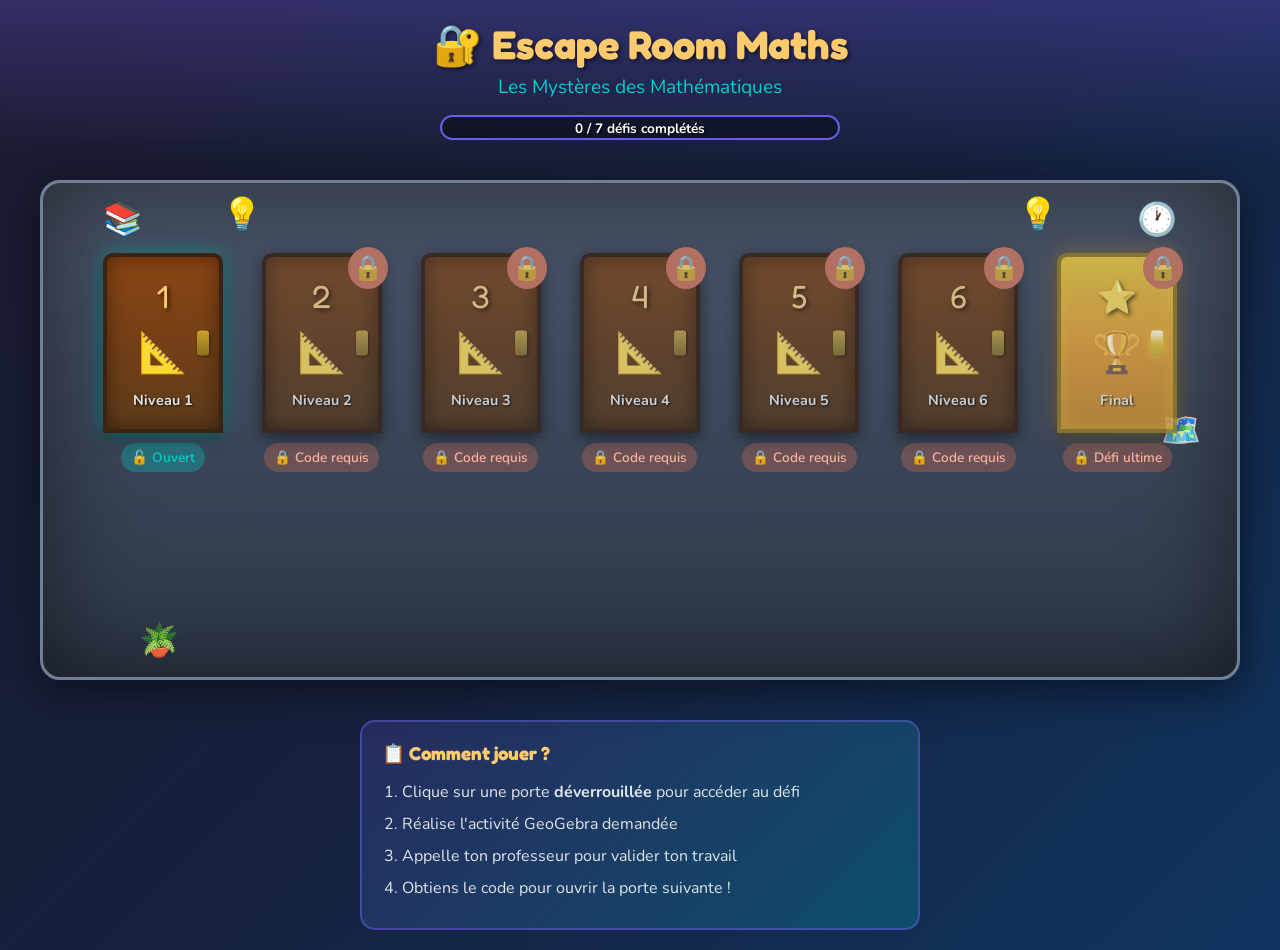
==== index.html @ 0c6f332b "Change code input type to password" ====
<!DOCTYPE html>
<html lang="fr">

<head>
    <meta charset="UTF-8">
    <meta name="viewport" content="width=device-width, initial-scale=1.0">
    <title>🔐 Escape Room Maths - Les Mystères des Mathématiques</title>
    <link href="https://fonts.googleapis.com/css2?family=Fredoka+One&family=Nunito:wght@400;600;700&display=swap"
        rel="stylesheet">
    <link rel="stylesheet" href="style.css">
</head>

<body>
    <div class="escape-room">
        <!-- Header avec progression -->
        <header class="game-header">
            <h1>🔐 Escape Room Maths</h1>
            <p class="subtitle">Les Mystères des Mathématiques</p>
            <div class="progress-bar">
                <div class="progress-fill" id="progressFill"></div>
                <span class="progress-text" id="progressText">0 / 7 défis complétés</span>
            </div>
        </header>

        <!-- La pièce avec les portes -->
        <main class="room">
            <div class="room-background">
                <div class="decorations">
                    <div class="lamp lamp-1">💡</div>
                    <div class="lamp lamp-2">💡</div>
                    <div class="bookshelf">📚</div>
                    <div class="plant">🪴</div>
                    <div class="clock">🕐</div>
                    <div class="map">🗺️</div>
                </div>

                <div class="doors-container">
                    <!-- Porte 1 - Toujours déverrouillée -->
                    <div class="door-wrapper" data-door="1">
                        <div class="door unlocked" id="door1" onclick="openDoor(1)">
                            <div class="door-frame">
                                <div class="door-panel">
                                    <span class="door-number">1</span>
                                    <span class="door-icon">📐</span>
                                    <span class="door-title">Niveau 1</span>
                                </div>
                                <div class="door-handle"></div>
                            </div>
                        </div>
                        <div class="door-status unlocked-status">🔓 Ouvert</div>
                    </div>

                    <!-- Porte 2 -->
                    <div class="door-wrapper" data-door="2">
                        <div class="door locked" id="door2" onclick="tryOpenDoor(2)">
                            <div class="door-frame">
                                <div class="door-panel">
                                    <span class="door-number">2</span>
                                    <span class="door-icon">📐</span>
                                    <span class="door-title">Niveau 2</span>
                                </div>
                                <div class="door-handle"></div>
                                <div class="lock-icon">🔒</div>
                            </div>
                        </div>
                        <div class="door-status locked-status">🔒 Code requis</div>
                    </div>

                    <!-- Porte 3 -->
                    <div class="door-wrapper" data-door="3">
                        <div class="door locked" id="door3" onclick="tryOpenDoor(3)">
                            <div class="door-frame">
                                <div class="door-panel">
                                    <span class="door-number">3</span>
                                    <span class="door-icon">📐</span>
                                    <span class="door-title">Niveau 3</span>
                                </div>
                                <div class="door-handle"></div>
                                <div class="lock-icon">🔒</div>
                            </div>
                        </div>
                        <div class="door-status locked-status">🔒 Code requis</div>
                    </div>

                    <!-- Porte 4 -->
                    <div class="door-wrapper" data-door="4">
                        <div class="door locked" id="door4" onclick="tryOpenDoor(4)">
                            <div class="door-frame">
                                <div class="door-panel">
                                    <span class="door-number">4</span>
                                    <span class="door-icon">📐</span>
                                    <span class="door-title">Niveau 4</span>
                                </div>
                                <div class="door-handle"></div>
                                <div class="lock-icon">🔒</div>
                            </div>
                        </div>
                        <div class="door-status locked-status">🔒 Code requis</div>
                    </div>

                    <!-- Porte 5 -->
                    <div class="door-wrapper" data-door="5">
                        <div class="door locked" id="door5" onclick="tryOpenDoor(5)">
                            <div class="door-frame">
                                <div class="door-panel">
                                    <span class="door-number">5</span>
                                    <span class="door-icon">📐</span>
                                    <span class="door-title">Niveau 5</span>
                                </div>
                                <div class="door-handle"></div>
                                <div class="lock-icon">🔒</div>
                            </div>
                        </div>
                        <div class="door-status locked-status">🔒 Code requis</div>
                    </div>

                    <!-- Porte 6 -->
                    <div class="door-wrapper" data-door="6">
                        <div class="door locked" id="door6" onclick="tryOpenDoor(6)">
                            <div class="door-frame">
                                <div class="door-panel">
                                    <span class="door-number">6</span>
                                    <span class="door-icon">📐</span>
                                    <span class="door-title">Niveau 6</span>
                                </div>
                                <div class="door-handle"></div>
                                <div class="lock-icon">🔒</div>
                            </div>
                        </div>
                        <div class="door-status locked-status">🔒 Code requis</div>
                    </div>

                    <!-- Porte 7 - Finale -->
                    <div class="door-wrapper" data-door="7">
                        <div class="door locked final-door" id="door7" onclick="tryOpenDoor(7)">
                            <div class="door-frame golden">
                                <div class="door-panel">
                                    <span class="door-number">⭐</span>
                                    <span class="door-icon">🏆</span>
                                    <span class="door-title">Final</span>
                                </div>
                                <div class="door-handle golden-handle"></div>
                                <div class="lock-icon">🔒</div>
                            </div>
                        </div>
                        <div class="door-status locked-status">🔒 Défi ultime</div>
                    </div>
                </div>
            </div>
        </main>

        <!-- Instructions -->
        <footer class="instructions">
            <div class="instruction-box">
                <h3>📋 Comment jouer ?</h3>
                <ol>
                    <li>Clique sur une porte <strong>déverrouillée</strong> pour accéder au défi</li>
                    <li>Réalise l'activité GeoGebra demandée</li>
                    <li>Appelle ton professeur pour valider ton travail</li>
                    <li>Obtiens le code pour ouvrir la porte suivante !</li>
                </ol>
            </div>
        </footer>
    </div>

    <!-- Modal pour le code -->
    <div class="modal" id="codeModal">
        <div class="modal-content">
            <span class="close-modal" onclick="closeModal()">&times;</span>
            <h2>🔐 Entrez le code secret</h2>
            <p>Pour ouvrir la porte <span id="doorNumberModal"></span></p>
            <input type="password" id="codeInput" placeholder="CODE..." maxlength="12" autocomplete="off">
            <button onclick="validateCode()" class="validate-btn">Valider</button>
            <p class="error-message" id="errorMessage"></p>
        </div>
    </div>

    <!-- Modal de succès -->
    <div class="modal" id="successModal">
        <div class="modal-content success-content">
            <h2>🎉 Félicitations !</h2>
            <p id="successMessage"></p>
            <button onclick="closeSuccessModal()" class="success-btn">Continuer</button>
        </div>
    </div>

    <!-- Modal de victoire finale -->
    <div class="modal" id="victoryModal">
        <div class="modal-content victory-content">
            <div class="confetti">🎊</div>
            <h2>🏆 VICTOIRE ! 🏆</h2>
            <p>Tu as complété tous les défis de l'Escape Room Maths !</p>
            <p class="victory-subtitle">Tu es un véritable expert !</p>
            <div class="trophy-animation">🥇</div>
            <button onclick="closeVictoryModal()" class="victory-btn">Célébrer !</button>
        </div>
    </div>

    <script src="script.js"></script>
</body>

</html>
---- style.css ----
/* ===== Variables et Reset ===== */
:root {
    --primary: #6c5ce7;
    --primary-dark: #5b4cdb;
    --secondary: #00cec9;
    --accent: #fdcb6e;
    --success: #00b894;
    --danger: #e17055;
    --bg-dark: #2d3436;
    --bg-room: #636e72;
    --text-light: #dfe6e9;
    --text-dark: #2d3436;
    --gold: #f39c12;
    --gold-light: #f1c40f;
}

* {
    margin: 0;
    padding: 0;
    box-sizing: border-box;
}

body {
    font-family: 'Nunito', sans-serif;
    background: linear-gradient(135deg, #1a1a2e 0%, #16213e 50%, #0f3460 100%);
    min-height: 100vh;
    color: var(--text-light);
    overflow-x: hidden;
}

/* ===== Header ===== */
.game-header {
    text-align: center;
    padding: 20px;
    background: linear-gradient(180deg, rgba(108, 92, 231, 0.3) 0%, transparent 100%);
}

.game-header h1 {
    font-family: 'Fredoka One', cursive;
    font-size: 2.5rem;
    color: var(--accent);
    text-shadow: 2px 2px 4px rgba(0, 0, 0, 0.5);
    margin-bottom: 5px;
    animation: pulse 2s ease-in-out infinite;
}

.subtitle {
    font-size: 1.2rem;
    color: var(--secondary);
    margin-bottom: 15px;
}

@keyframes pulse {

    0%,
    100% {
        transform: scale(1);
    }

    50% {
        transform: scale(1.02);
    }
}

/* ===== Progress Bar ===== */
.progress-bar {
    max-width: 400px;
    margin: 0 auto;
    height: 25px;
    background: rgba(0, 0, 0, 0.4);
    border-radius: 15px;
    position: relative;
    overflow: hidden;
    border: 2px solid var(--primary);
}

.progress-fill {
    height: 100%;
    background: linear-gradient(90deg, var(--primary), var(--secondary));
    border-radius: 15px;
    width: 0%;
    transition: width 0.5s ease;
}

.progress-text {
    position: absolute;
    top: 50%;
    left: 50%;
    transform: translate(-50%, -50%);
    font-weight: bold;
    font-size: 0.85rem;
    color: white;
    text-shadow: 1px 1px 2px rgba(0, 0, 0, 0.8);
}

/* ===== Room ===== */
.room {
    padding: 20px;
}

.room-background {
    max-width: 1200px;
    margin: 0 auto;
    background: linear-gradient(180deg, #4a5568 0%, #2d3748 100%);
    border-radius: 20px;
    padding: 30px;
    position: relative;
    box-shadow:
        inset 0 0 100px rgba(0, 0, 0, 0.5),
        0 10px 40px rgba(0, 0, 0, 0.5);
    border: 3px solid #718096;
    min-height: 500px;
}

/* ===== Decorations ===== */
.decorations {
    position: absolute;
    top: 0;
    left: 0;
    right: 0;
    bottom: 0;
    pointer-events: none;
    font-size: 2rem;
}

.lamp {
    position: absolute;
    top: 10px;
    animation: glow 2s ease-in-out infinite;
}

.lamp-1 {
    left: 15%;
}

.lamp-2 {
    right: 15%;
}

@keyframes glow {

    0%,
    100% {
        filter: brightness(1);
    }

    50% {
        filter: brightness(1.5) drop-shadow(0 0 10px yellow);
    }
}

.bookshelf {
    position: absolute;
    top: 15px;
    left: 5%;
}

.plant {
    position: absolute;
    bottom: 15px;
    left: 8%;
}

.clock {
    position: absolute;
    top: 15px;
    right: 5%;
    animation: tick 1s steps(1) infinite;
}

.map {
    position: absolute;
    top: 50%;
    right: 3%;
    transform: translateY(-50%);
}

@keyframes tick {

    0%,
    100% {
        content: '🕐';
    }

    50% {
        content: '🕑';
    }
}

/* ===== Doors Container ===== */
.doors-container {
    display: grid;
    grid-template-columns: repeat(auto-fit, minmax(130px, 1fr));
    gap: 20px;
    padding: 40px 20px;
    justify-items: center;
}

/* ===== Door Styling ===== */
.door-wrapper {
    text-align: center;
}

.door {
    width: 120px;
    height: 180px;
    cursor: pointer;
    transition: all 0.3s ease;
    perspective: 1000px;
}

.door:hover {
    transform: scale(1.05);
}

.door.unlocked:hover {
    transform: scale(1.08);
}

.door-frame {
    width: 100%;
    height: 100%;
    background: linear-gradient(180deg, #8b4513 0%, #5d3a1a 100%);
    border-radius: 10px 10px 0 0;
    border: 4px solid #3d2314;
    position: relative;
    box-shadow:
        inset 0 0 20px rgba(0, 0, 0, 0.4),
        0 5px 15px rgba(0, 0, 0, 0.5);
    transition: all 0.3s ease;
}

.door-frame.golden {
    background: linear-gradient(180deg, var(--gold-light) 0%, var(--gold) 50%, #d68910 100%);
    border-color: #9a7b0a;
    box-shadow:
        inset 0 0 20px rgba(255, 215, 0, 0.3),
        0 0 20px rgba(243, 156, 18, 0.5),
        0 5px 15px rgba(0, 0, 0, 0.5);
}

.door-panel {
    display: flex;
    flex-direction: column;
    align-items: center;
    justify-content: center;
    height: 100%;
    padding: 15px;
}

.door-number {
    font-family: 'Fredoka One', cursive;
    font-size: 2rem;
    color: var(--accent);
    text-shadow: 2px 2px 4px rgba(0, 0, 0, 0.6);
}

.door-icon {
    font-size: 2.5rem;
    margin: 10px 0;
}

.door-title {
    font-weight: 700;
    font-size: 0.9rem;
    color: var(--text-light);
    text-shadow: 1px 1px 2px rgba(0, 0, 0, 0.8);
}

.door-handle {
    position: absolute;
    right: 10px;
    top: 50%;
    transform: translateY(-50%);
    width: 12px;
    height: 25px;
    background: linear-gradient(180deg, #c9a227 0%, #8b7020 100%);
    border-radius: 3px;
    box-shadow: 1px 1px 3px rgba(0, 0, 0, 0.5);
}

.golden-handle {
    background: linear-gradient(180deg, #fff 0%, #f1c40f 50%, #d4ac0d 100%);
    box-shadow: 0 0 10px rgba(255, 215, 0, 0.8);
}

.lock-icon {
    position: absolute;
    top: -10px;
    right: -10px;
    font-size: 1.5rem;
    background: var(--danger);
    border-radius: 50%;
    padding: 5px;
    animation: shake 0.5s ease-in-out infinite;
}

@keyframes shake {

    0%,
    100% {
        transform: rotate(-5deg);
    }

    50% {
        transform: rotate(5deg);
    }
}

/* ===== Door States ===== */
.door.locked {
    opacity: 0.85;
}

.door.locked .door-frame {
    filter: grayscale(30%);
}

.door.unlocked .lock-icon {
    display: none;
}

.door.unlocked .door-frame {
    box-shadow:
        inset 0 0 20px rgba(0, 0, 0, 0.4),
        0 0 20px rgba(0, 206, 201, 0.5),
        0 5px 15px rgba(0, 0, 0, 0.5);
}

.door.completed .door-frame {
    background: linear-gradient(180deg, #00b894 0%, #00a085 100%);
    border-color: #007a63;
}

.door.completed .lock-icon {
    display: none;
}

/* ===== Door Status ===== */
.door-status {
    margin-top: 10px;
    font-size: 0.85rem;
    font-weight: 600;
    padding: 5px 10px;
    border-radius: 15px;
    display: inline-block;
}

.locked-status {
    background: rgba(225, 112, 85, 0.3);
    color: #fab1a0;
}

.unlocked-status {
    background: rgba(0, 206, 201, 0.3);
    color: var(--secondary);
}

.completed-status {
    background: rgba(0, 184, 148, 0.3);
    color: var(--success);
}

/* ===== Instructions ===== */
.instructions {
    padding: 20px;
    max-width: 600px;
    margin: 0 auto;
}

.instruction-box {
    background: linear-gradient(135deg, rgba(108, 92, 231, 0.2) 0%, rgba(0, 206, 201, 0.2) 100%);
    border-radius: 15px;
    padding: 20px;
    border: 2px solid rgba(108, 92, 231, 0.5);
}

.instruction-box h3 {
    color: var(--accent);
    margin-bottom: 15px;
    font-family: 'Fredoka One', cursive;
}

.instruction-box ol {
    padding-left: 20px;
}

.instruction-box li {
    margin-bottom: 8px;
    line-height: 1.5;
}

/* ===== Modals ===== */
.modal {
    display: none;
    position: fixed;
    top: 0;
    left: 0;
    width: 100%;
    height: 100%;
    background: rgba(0, 0, 0, 0.8);
    z-index: 1000;
    justify-content: center;
    align-items: center;
    animation: fadeIn 0.3s ease;
}

.modal.show {
    display: flex;
}

@keyframes fadeIn {
    from {
        opacity: 0;
    }

    to {
        opacity: 1;
    }
}

.modal-content {
    background: linear-gradient(135deg, #2d3436 0%, #1a1a2e 100%);
    padding: 40px;
    border-radius: 20px;
    text-align: center;
    max-width: 400px;
    width: 90%;
    border: 3px solid var(--primary);
    box-shadow: 0 0 30px rgba(108, 92, 231, 0.5);
    animation: slideIn 0.3s ease;
}

@keyframes slideIn {
    from {
        transform: translateY(-50px);
        opacity: 0;
    }

    to {
        transform: translateY(0);
        opacity: 1;
    }
}

.close-modal {
    position: absolute;
    top: 15px;
    right: 20px;
    font-size: 2rem;
    cursor: pointer;
    color: var(--text-light);
    transition: color 0.3s;
}

.close-modal:hover {
    color: var(--danger);
}

.modal-content h2 {
    font-family: 'Fredoka One', cursive;
    color: var(--accent);
    margin-bottom: 15px;
}

.modal-content input {
    width: 100%;
    padding: 15px;
    font-size: 1.5rem;
    text-align: center;
    border: 3px solid var(--primary);
    border-radius: 10px;
    background: rgba(255, 255, 255, 0.1);
    color: white;
    margin: 20px 0;
    text-transform: uppercase;
    letter-spacing: 3px;
    font-family: 'Fredoka One', cursive;
}

.modal-content input:focus {
    outline: none;
    border-color: var(--secondary);
    box-shadow: 0 0 15px rgba(0, 206, 201, 0.5);
}

.validate-btn {
    background: linear-gradient(135deg, var(--primary) 0%, var(--primary-dark) 100%);
    color: white;
    border: none;
    padding: 15px 40px;
    font-size: 1.2rem;
    font-family: 'Fredoka One', cursive;
    border-radius: 10px;
    cursor: pointer;
    transition: all 0.3s ease;
}

.validate-btn:hover {
    transform: scale(1.05);
    box-shadow: 0 5px 20px rgba(108, 92, 231, 0.5);
}

.error-message {
    color: var(--danger);
    margin-top: 15px;
    font-weight: bold;
    min-height: 25px;
}

/* ===== Success Modal ===== */
.success-content {
    border-color: var(--success);
    box-shadow: 0 0 30px rgba(0, 184, 148, 0.5);
}

.success-btn {
    background: linear-gradient(135deg, var(--success) 0%, #00a085 100%);
    color: white;
    border: none;
    padding: 15px 40px;
    font-size: 1.2rem;
    font-family: 'Fredoka One', cursive;
    border-radius: 10px;
    cursor: pointer;
    transition: all 0.3s ease;
}

/* ===== Victory Modal ===== */
.victory-content {
    border-color: var(--gold);
    box-shadow: 0 0 50px rgba(243, 156, 18, 0.7);
    background: linear-gradient(135deg, #2d3436 0%, #1a1a2e 50%, #2d3436 100%);
}

.victory-content h2 {
    color: var(--gold);
    font-size: 2rem;
    animation: bounce 0.5s ease infinite;
}

@keyframes bounce {

    0%,
    100% {
        transform: translateY(0);
    }

    50% {
        transform: translateY(-10px);
    }
}

.victory-subtitle {
    color: var(--secondary);
    font-size: 1.1rem;
    margin: 10px 0;
}

.trophy-animation {
    font-size: 4rem;
    margin: 20px 0;
    animation: spin 2s ease-in-out infinite;
}

@keyframes spin {

    0%,
    100% {
        transform: rotateY(0deg);
    }

    50% {
        transform: rotateY(180deg);
    }
}

.confetti {
    position: absolute;
    top: 10px;
    right: 20px;
    font-size: 2rem;
    animation: confettiFall 1s ease-in-out infinite;
}

@keyframes confettiFall {

    0%,
    100% {
        transform: translateY(0) rotate(0deg);
    }

    50% {
        transform: translateY(10px) rotate(180deg);
    }
}

.victory-btn {
    background: linear-gradient(135deg, var(--gold) 0%, #d68910 100%);
    color: var(--text-dark);
    border: none;
    padding: 15px 40px;
    font-size: 1.2rem;
    font-family: 'Fredoka One', cursive;
    border-radius: 10px;
    cursor: pointer;
    transition: all 0.3s ease;
    font-weight: bold;
}

/* ===== Responsive ===== */
@media (max-width: 768px) {
    .game-header h1 {
        font-size: 1.8rem;
    }

    .doors-container {
        grid-template-columns: repeat(2, 1fr);
        gap: 15px;
    }

    .door {
        width: 100px;
        height: 150px;
    }

    .door-number {
        font-size: 1.5rem;
    }

    .door-icon {
        font-size: 2rem;
    }

    .door-title {
        font-size: 0.8rem;
    }
}

@media (max-width: 480px) {
    .doors-container {
        grid-template-columns: repeat(2, 1fr);
    }

    .decorations {
        display: none;
    }
}
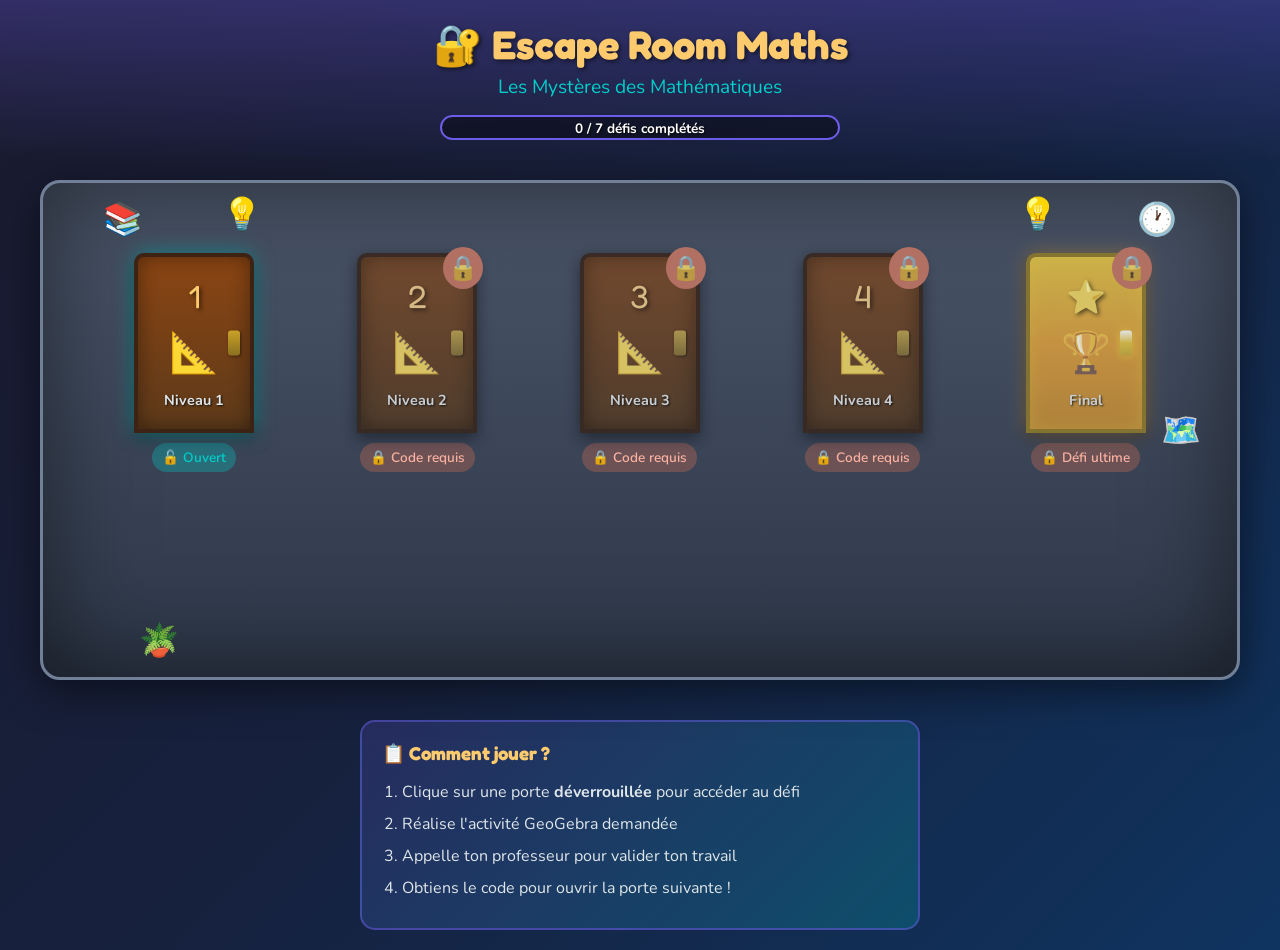
==== commit 8574c41d: "Remove levels 5 and 6, set level 5 as Final Victory Page" ====
--- a/index.html
+++ b/index.html
@@ -98,41 +98,9 @@
                         <div class="door-status locked-status">🔒 Code requis</div>
                     </div>
 
-                    <!-- Porte 5 -->
+                    <!-- Porte 5 - Finale -->
                     <div class="door-wrapper" data-door="5">
-                        <div class="door locked" id="door5" onclick="tryOpenDoor(5)">
-                            <div class="door-frame">
-                                <div class="door-panel">
-                                    <span class="door-number">5</span>
-                                    <span class="door-icon">📐</span>
-                                    <span class="door-title">Niveau 5</span>
-                                </div>
-                                <div class="door-handle"></div>
-                                <div class="lock-icon">🔒</div>
-                            </div>
-                        </div>
-                        <div class="door-status locked-status">🔒 Code requis</div>
-                    </div>
-
-                    <!-- Porte 6 -->
-                    <div class="door-wrapper" data-door="6">
-                        <div class="door locked" id="door6" onclick="tryOpenDoor(6)">
-                            <div class="door-frame">
-                                <div class="door-panel">
-                                    <span class="door-number">6</span>
-                                    <span class="door-icon">📐</span>
-                                    <span class="door-title">Niveau 6</span>
-                                </div>
-                                <div class="door-handle"></div>
-                                <div class="lock-icon">🔒</div>
-                            </div>
-                        </div>
-                        <div class="door-status locked-status">🔒 Code requis</div>
-                    </div>
-
-                    <!-- Porte 7 - Finale -->
-                    <div class="door-wrapper" data-door="7">
-                        <div class="door locked final-door" id="door7" onclick="tryOpenDoor(7)">
+                        <div class="door locked final-door" id="door5" onclick="tryOpenDoor(5)">
                             <div class="door-frame golden">
                                 <div class="door-panel">
                                     <span class="door-number">⭐</span>
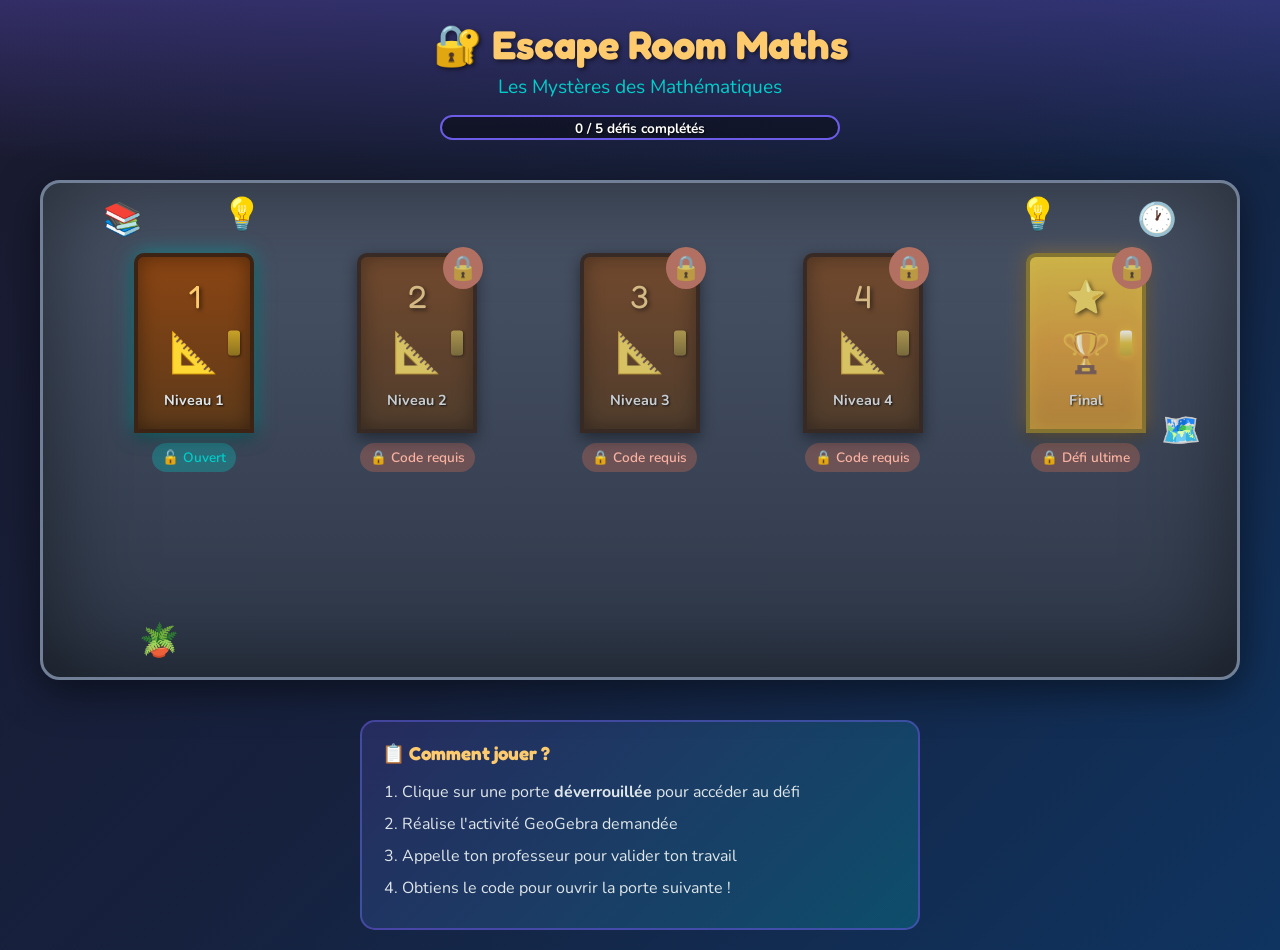
==== commit c4bc9c0d: "Update initial progress text to 0/5" ====
--- a/index.html
+++ b/index.html
@@ -18,7 +18,7 @@
             <p class="subtitle">Les Mystères des Mathématiques</p>
             <div class="progress-bar">
                 <div class="progress-fill" id="progressFill"></div>
-                <span class="progress-text" id="progressText">0 / 7 défis complétés</span>
+                <span class="progress-text" id="progressText">0 / 5 défis complétés</span>
             </div>
         </header>
 
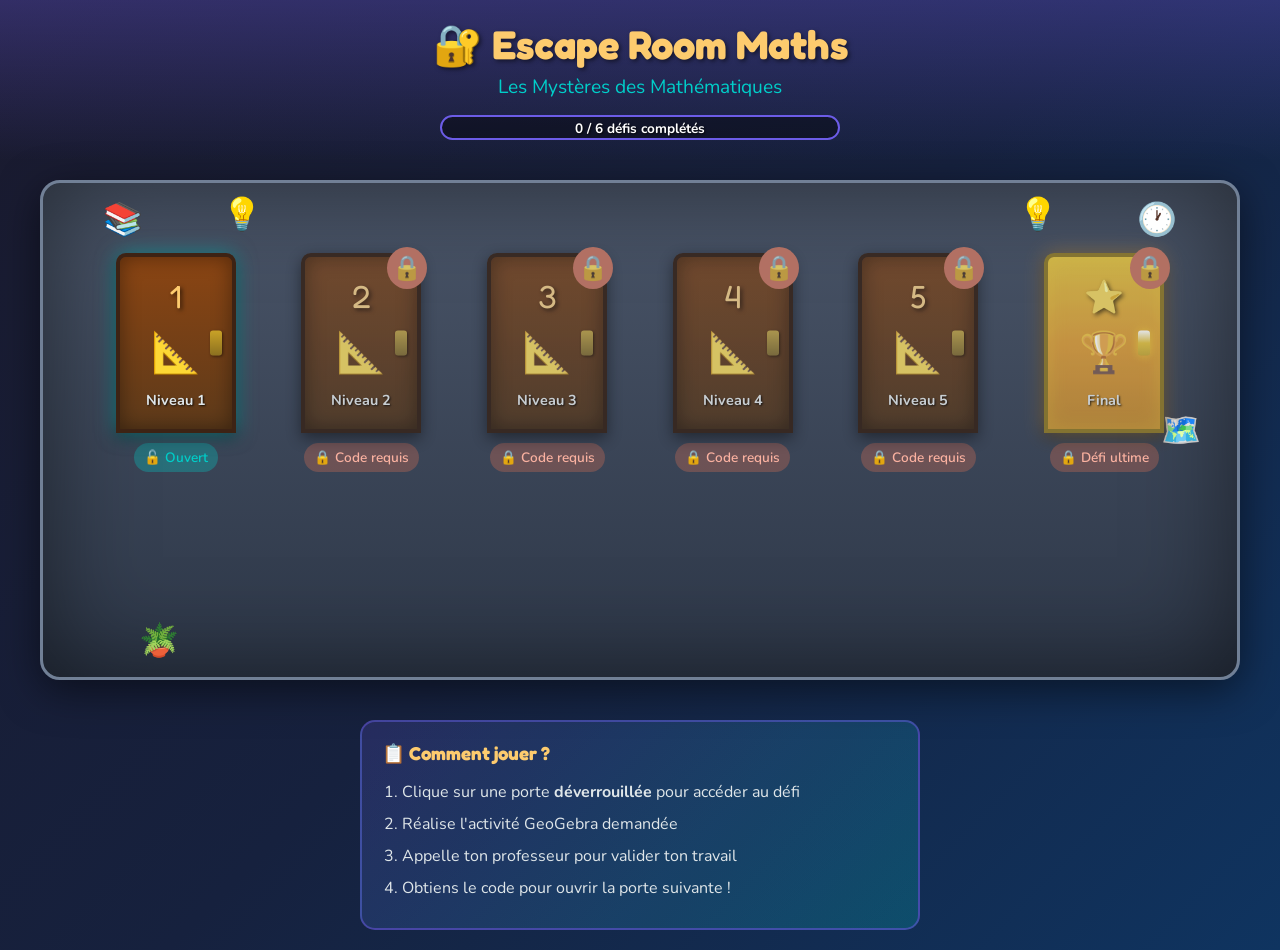
==== commit cd401a8c: "Add Defi 5: Triangle and Bisectors, and shift Final to Door 6" ====
--- a/index.html
+++ b/index.html
@@ -18,7 +18,7 @@
             <p class="subtitle">Les Mystères des Mathématiques</p>
             <div class="progress-bar">
                 <div class="progress-fill" id="progressFill"></div>
-                <span class="progress-text" id="progressText">0 / 5 défis complétés</span>
+                <span class="progress-text" id="progressText">0 / 6 défis complétés</span>
             </div>
         </header>
 
@@ -98,9 +98,25 @@
                         <div class="door-status locked-status">🔒 Code requis</div>
                     </div>
 
-                    <!-- Porte 5 - Finale -->
+                    <!-- Porte 5 -->
                     <div class="door-wrapper" data-door="5">
-                        <div class="door locked final-door" id="door5" onclick="tryOpenDoor(5)">
+                        <div class="door locked" id="door5" onclick="tryOpenDoor(5)">
+                            <div class="door-frame">
+                                <div class="door-panel">
+                                    <span class="door-number">5</span>
+                                    <span class="door-icon">📐</span>
+                                    <span class="door-title">Niveau 5</span>
+                                </div>
+                                <div class="door-handle"></div>
+                                <div class="lock-icon">🔒</div>
+                            </div>
+                        </div>
+                        <div class="door-status locked-status">🔒 Code requis</div>
+                    </div>
+
+                    <!-- Porte 6 - Finale -->
+                    <div class="door-wrapper" data-door="6">
+                        <div class="door locked final-door" id="door6" onclick="tryOpenDoor(6)">
                             <div class="door-frame golden">
                                 <div class="door-panel">
                                     <span class="door-number">⭐</span>
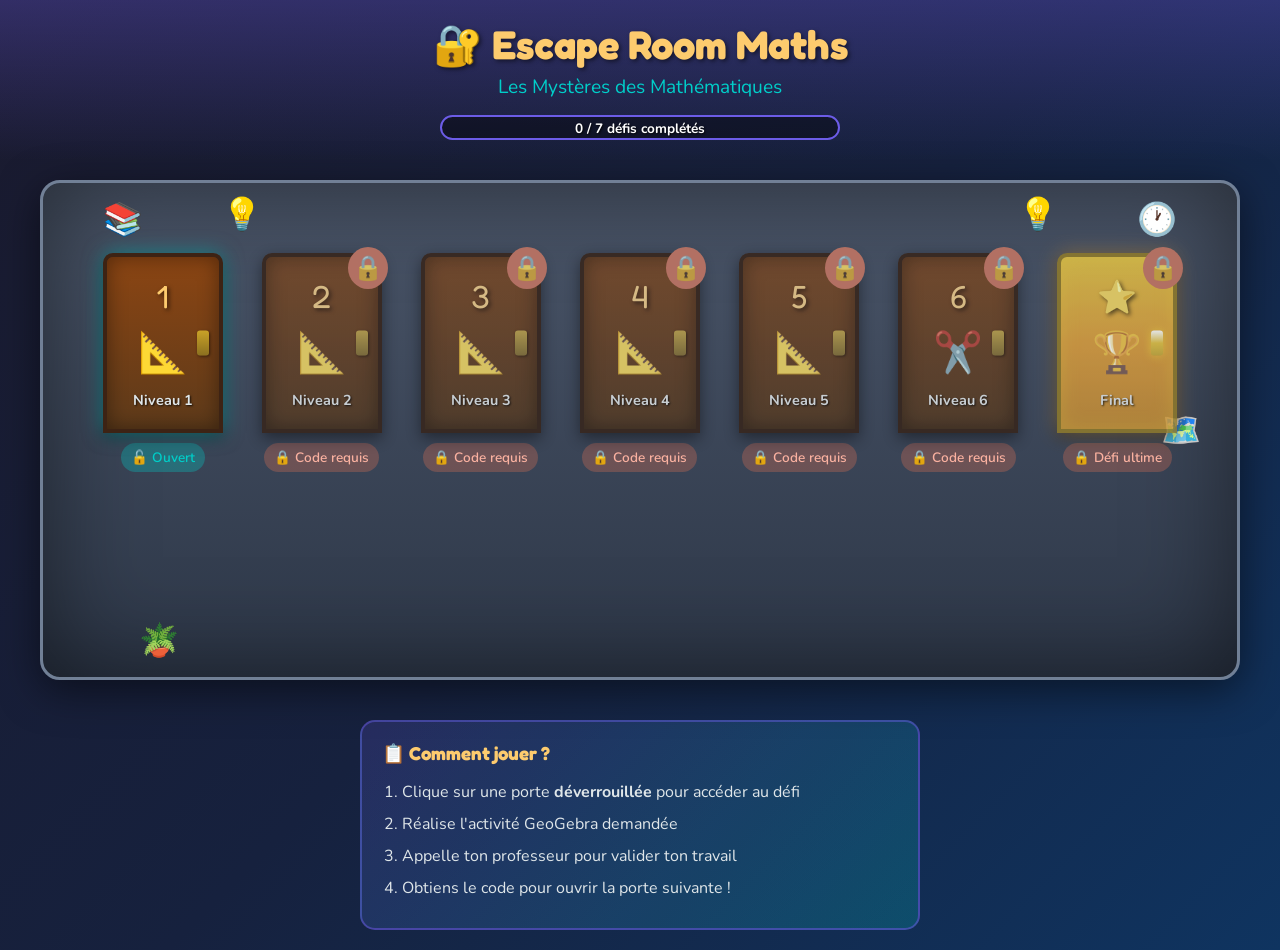
==== commit 3884ff89: "Add Defi 6: Divide angle into 4, and shift Final to Door 7" ====
--- a/index.html
+++ b/index.html
@@ -18,7 +18,7 @@
             <p class="subtitle">Les Mystères des Mathématiques</p>
             <div class="progress-bar">
                 <div class="progress-fill" id="progressFill"></div>
-                <span class="progress-text" id="progressText">0 / 6 défis complétés</span>
+                <span class="progress-text" id="progressText">0 / 7 défis complétés</span>
             </div>
         </header>
 
@@ -114,9 +114,25 @@
                         <div class="door-status locked-status">🔒 Code requis</div>
                     </div>
 
-                    <!-- Porte 6 - Finale -->
+                    <!-- Porte 6 -->
                     <div class="door-wrapper" data-door="6">
-                        <div class="door locked final-door" id="door6" onclick="tryOpenDoor(6)">
+                        <div class="door locked" id="door6" onclick="tryOpenDoor(6)">
+                            <div class="door-frame">
+                                <div class="door-panel">
+                                    <span class="door-number">6</span>
+                                    <span class="door-icon">✂️</span>
+                                    <span class="door-title">Niveau 6</span>
+                                </div>
+                                <div class="door-handle"></div>
+                                <div class="lock-icon">🔒</div>
+                            </div>
+                        </div>
+                        <div class="door-status locked-status">🔒 Code requis</div>
+                    </div>
+
+                    <!-- Porte 7 - Finale -->
+                    <div class="door-wrapper" data-door="7">
+                        <div class="door locked final-door" id="door7" onclick="tryOpenDoor(7)">
                             <div class="door-frame golden">
                                 <div class="door-panel">
                                     <span class="door-number">⭐</span>
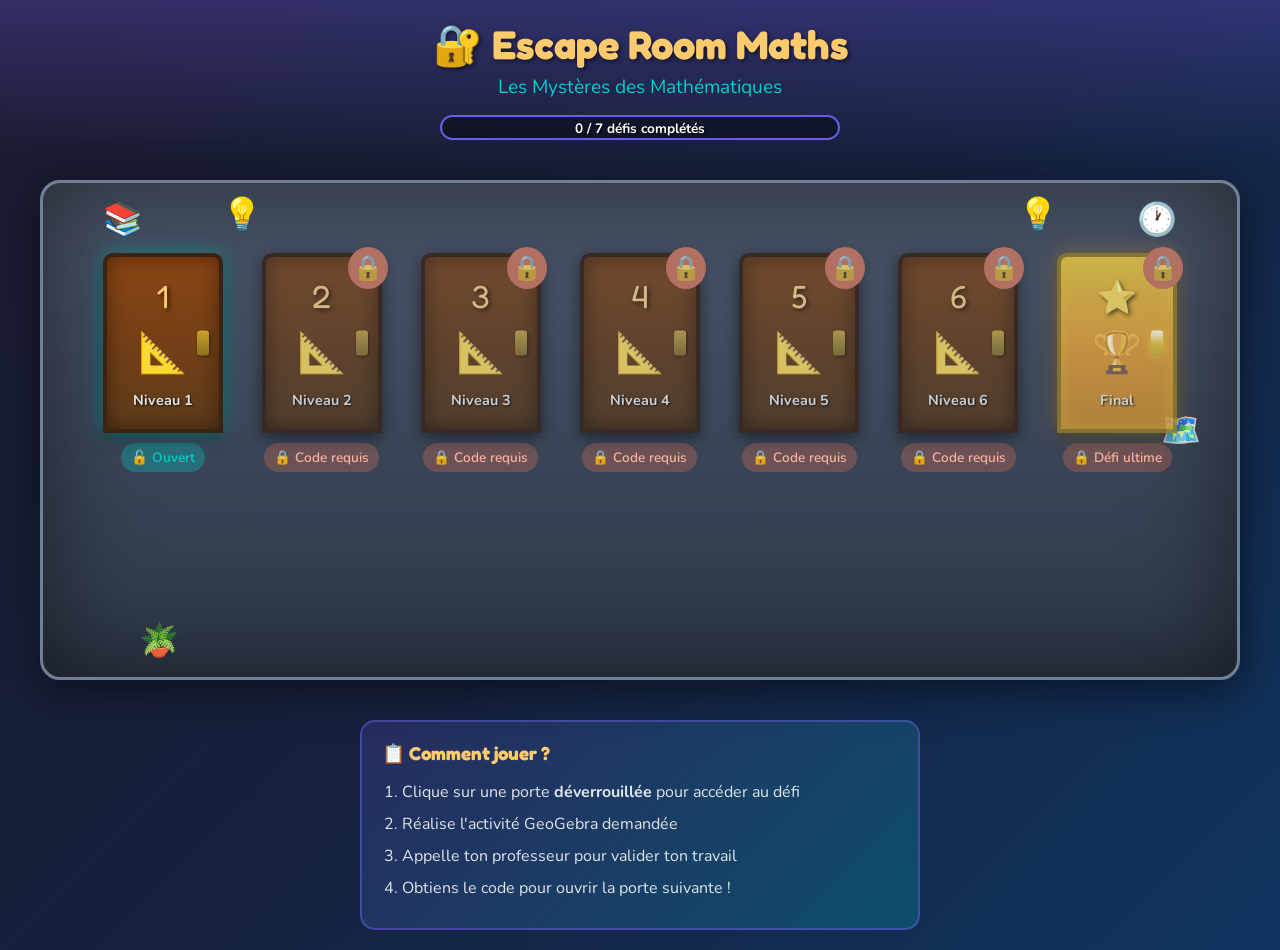
==== commit 672b19d0: "Fix defi6 HTML syntax and update index door icon" ====
--- a/index.html
+++ b/index.html
@@ -120,7 +120,7 @@
                             <div class="door-frame">
                                 <div class="door-panel">
                                     <span class="door-number">6</span>
-                                    <span class="door-icon">✂️</span>
+                                    <span class="door-icon">📐</span>
                                     <span class="door-title">Niveau 6</span>
                                 </div>
                                 <div class="door-handle"></div>
@@ -196,7 +196,7 @@
         </div>
     </div>
 
-    <script src="script.js"></script>
+    <script src="script.js?v=3"></script>
 </body>
 
 </html>
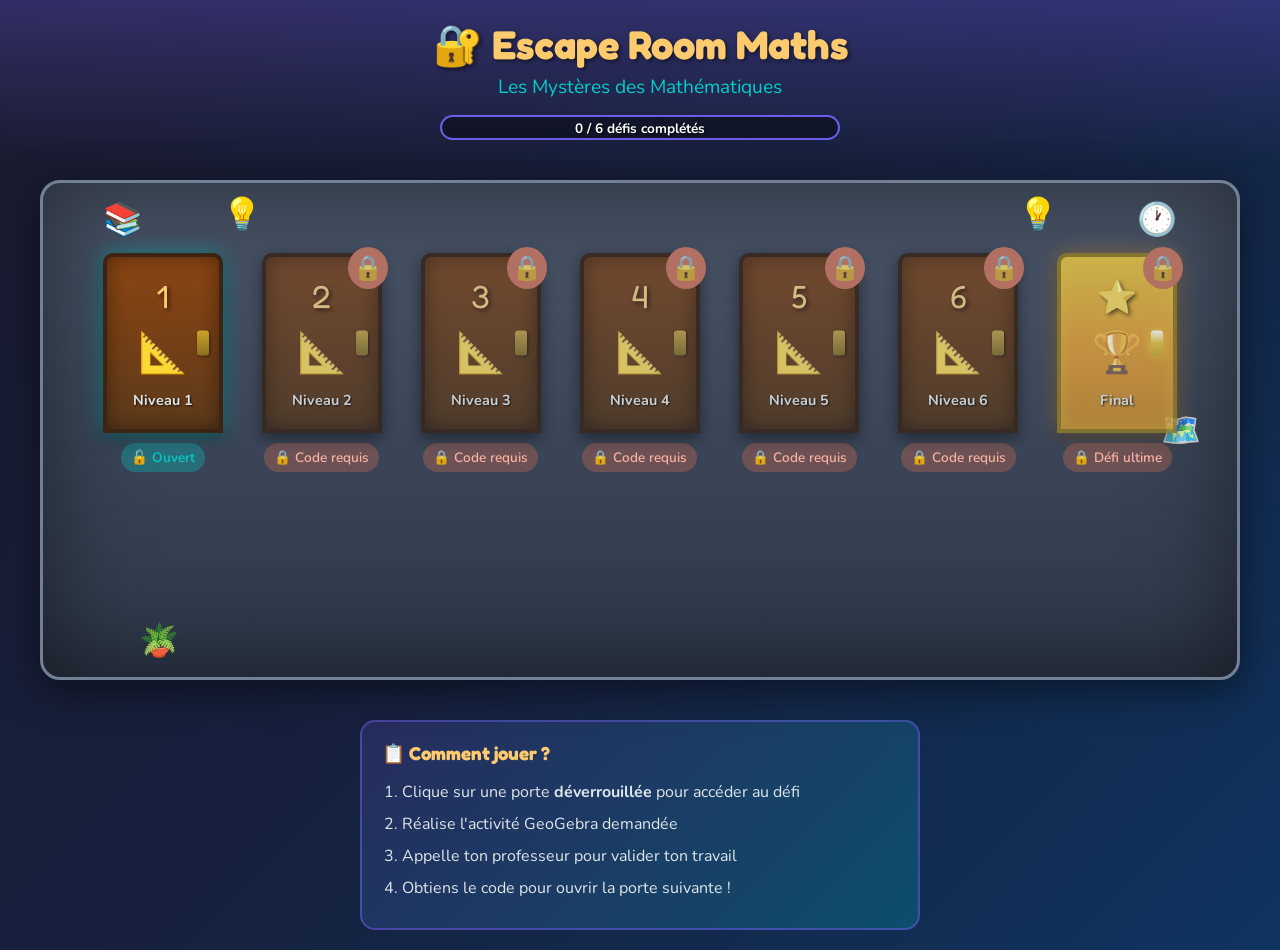
==== commit 09fb17e8: "Update progress to 6 challenges and add Math Confetti to Final Page" ====
--- a/index.html
+++ b/index.html
@@ -18,7 +18,7 @@
             <p class="subtitle">Les Mystères des Mathématiques</p>
             <div class="progress-bar">
                 <div class="progress-fill" id="progressFill"></div>
-                <span class="progress-text" id="progressText">0 / 7 défis complétés</span>
+                <span class="progress-text" id="progressText">0 / 6 défis complétés</span>
             </div>
         </header>
 
